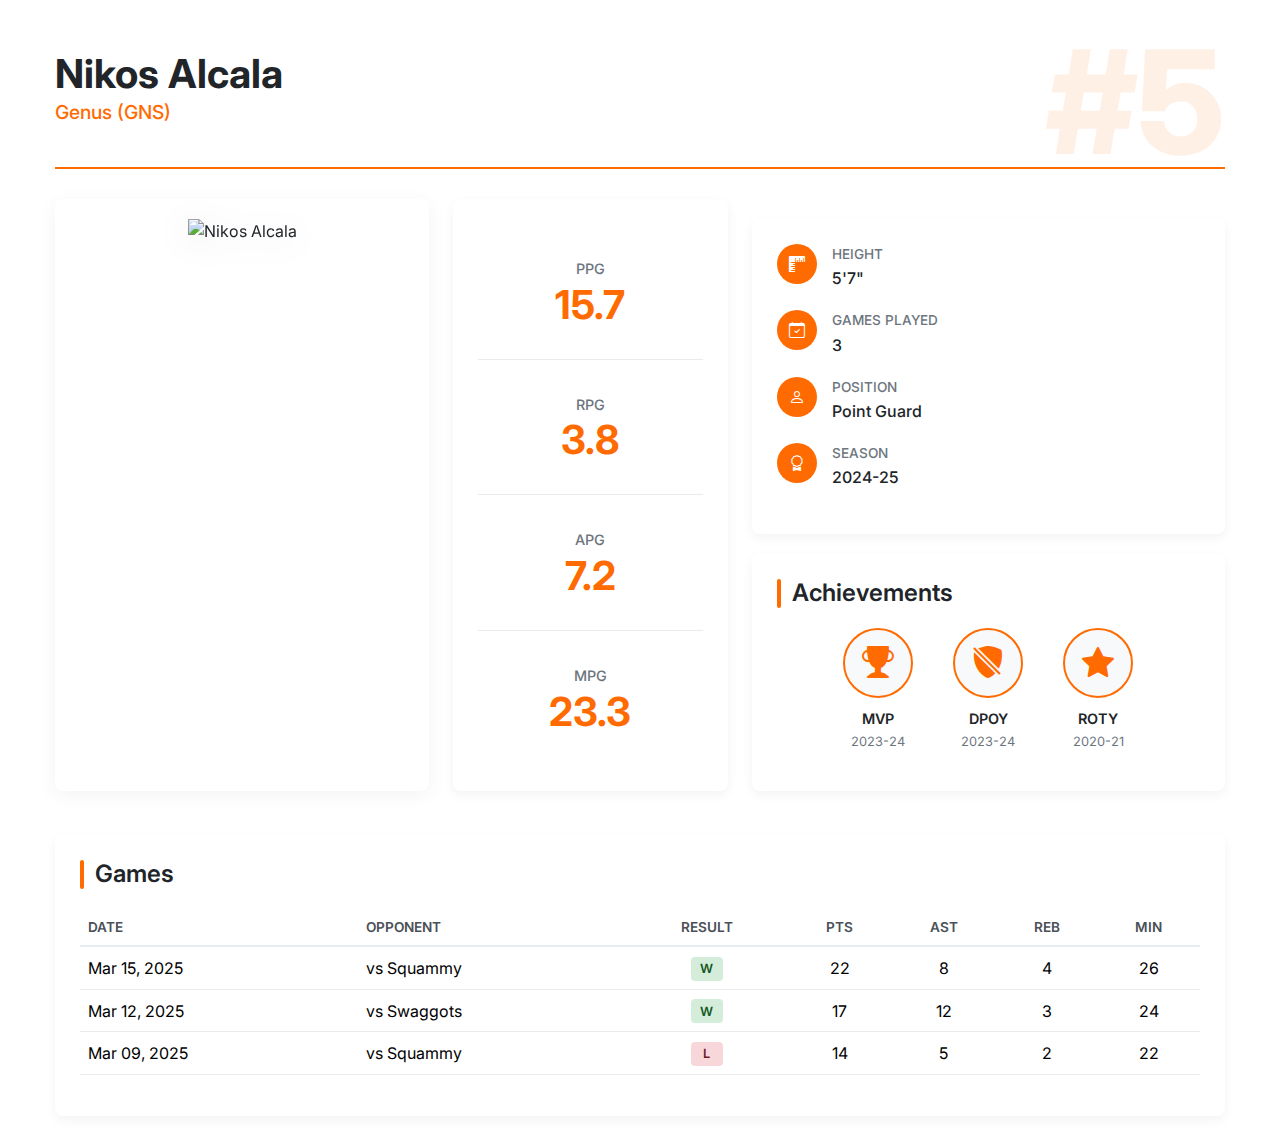
==== player-profile.html @ b12f15c8 "Edited teams.html" ====
<!DOCTYPE html>
<html lang="en">

<head>
    <meta charset="utf-8">
    <meta name="viewport" content="width=device-width, initial-scale=1">
    <title>Player Profile</title>
    <link href="https://cdn.jsdelivr.net/npm/bootstrap@5.3.3/dist/css/bootstrap.min.css" rel="stylesheet"
        integrity="sha384-QWTKZyjpPEjISv5WaRU9OFeRpok6YctnYmDr5pNlyT2bRjXh0JMhjY6hW+ALEwIH" crossorigin="anonymous">
    <link rel="stylesheet" href="styles/navbar.css">
    <link rel="stylesheet" href="https://cdn.jsdelivr.net/npm/bootstrap-icons@1.11.1/font/bootstrap-icons.css">
    <link rel="preconnect" href="https://fonts.googleapis.com">
    <link rel="preconnect" href="https://fonts.gstatic.com" crossorigin>
    <link href="https://fonts.googleapis.com/css2?family=Inter:wght@400;500;600;700&display=swap" rel="stylesheet">

    <style>
        :root {
            --orange: #FF6B00;
            --black: #212529;
            --light-gray: #f8f9fa;
            --border-gray: #e9ecef;
        }

        body {
            font-family: 'Inter', sans-serif;
        }

        .player-container {
            max-width: 1200px;
            margin: 0 auto;
            padding: 30px 15px;
        }

        .player-header {
            position: relative;
            padding-top: 20px;
            border-bottom: 2px solid var(--orange);
            padding-bottom: 10px;
            margin-bottom: 30px;
        }

        .player-number {
            font-size: 9rem;
            font-weight: 800;
            color: rgba(255, 107, 0, 0.1);
            position: absolute;
            right: 0;
            top: 0;
            line-height: 1;
        }

        .player-name {
            font-weight: 700;
            font-size: 2.5rem;
            color: var(--black);
            margin-bottom: 0;
        }

        .player-team {
            font-weight: 500;
            color: var(--orange);
            font-size: 1.2rem;
            margin-bottom: 30px;
        }

        .player-image-container {
            background-color: white;
            border-radius: 8px;
            overflow: hidden;
            height: 100%;
            display: flex;
            align-items: center;
            justify-content: center;
            box-shadow: 0 4px 20px rgba(0, 0, 0, 0.05);
            padding: 20px;
        }

        .player-image-container img {
            height: 100%;
            width: auto;
            max-width: 100%;
            object-fit: contain;
            filter: drop-shadow(0 5px 15px rgba(0, 0, 0, 0.1));
        }

        .stats-container {
            background-color: white;
            border-radius: 8px;
            padding: 25px;
            box-shadow: 0 4px 12px rgba(0, 0, 0, 0.05);
            height: 100%;
            display: flex;
            flex-direction: column;
        }

        .stat-box {
            text-align: center;
            padding: 10px;
            border-bottom: 1px solid var(--border-gray);
            flex: 1;
            display: flex;
            flex-direction: column;
            justify-content: center;
        }

        .stat-box:last-child {
            border-bottom: none;
        }

        .stat-label {
            color: #6c757d;
            font-size: 0.9rem;
            font-weight: 500;
            margin-bottom: 5px;
            text-transform: uppercase;
        }

        .stat-value {
            font-size: 2.5rem;
            font-weight: 700;
            margin-bottom: 0;
            color: var(--orange);
            line-height: 1;
        }

        .info-container {
            background-color: white;
            border-radius: 8px;
            padding: 25px;
            box-shadow: 0 4px 12px rgba(0, 0, 0, 0.05);
            margin-top: 20px;
        }

        .info-item {
            display: flex;
            margin-bottom: 20px;
        }

        .info-icon {
            width: 40px;
            height: 40px;
            background-color: var(--orange);
            color: white;
            border-radius: 50%;
            display: flex;
            align-items: center;
            justify-content: center;
            margin-right: 15px;
            flex-shrink: 0;
        }

        .info-content {
            flex-grow: 1;
        }

        .info-label {
            color: #6c757d;
            font-size: 0.85rem;
            font-weight: 500;
            margin-bottom: 2px;
            text-transform: uppercase;
        }

        .info-value {
            font-weight: 500;
            margin-bottom: 0;
            color: var(--black);
        }

        .action-btn {
            padding: 8px 20px;
            font-weight: 600;
            background-color: var(--orange);
            border: none;
        }

        .action-btn:hover {
            background-color: #e05e00;
        }

        .section-title {
            color: var(--black);
            font-weight: 600;
            margin-bottom: 20px;
            position: relative;
            padding-left: 15px;
        }

        .section-title::before {
            content: '';
            position: absolute;
            left: 0;
            top: 0;
            height: 100%;
            width: 4px;
            background-color: var(--orange);
            border-radius: 2px;
        }

        .game-table {
            color: var(--black);
        }

        .game-table th {
            font-weight: 600;
            text-transform: uppercase;
            font-size: 0.85rem;
            color: #495057;
            border-top: none;
            border-bottom: 2px solid var(--border-gray);
        }

        .game-table td {
            vertical-align: middle;
            border-color: var(--border-gray);
        }

        .game-result {
            font-weight: 600;
            width: 32px;
            height: 24px;
            display: inline-flex;
            align-items: center;
            justify-content: center;
            border-radius: 4px;
            font-size: 0.8rem;
        }

        .win {
            background-color: #d4edda;
            color: #155724;
        }

        .loss {
            background-color: #f8d7da;
            color: #721c24;
        }

        .stat-highlight {
            font-weight: 700;
            color: var(--orange);
        }

        .table-header {
            background-color: var(--light-gray);
        }

        /* Achievement styles */
        .achievements-container {
            margin-top: 20px;
        }

        .achievements-wrapper {
            display: flex;
            justify-content: center;
            flex-wrap: wrap;
        }

        .achievement-badge {
            display: inline-flex;
            flex-direction: column;
            align-items: center;
            margin: 0 20px 15px;
        }

        .achievement-icon {
            width: 70px;
            height: 70px;
            background-color: var(--light-gray);
            border-radius: 50%;
            display: flex;
            align-items: center;
            justify-content: center;
            margin-bottom: 10px;
            border: 2px solid var(--orange);
            color: var(--orange);
        }

        .achievement-icon i {
            font-size: 2rem;
        }

        .achievement-title {
            font-weight: 600;
            font-size: 0.9rem;
            color: var(--black);
            margin-bottom: 2px;
            text-align: center;
        }

        .achievement-year {
            font-size: 0.8rem;
            color: #6c757d;
            text-align: center;
        }

        @media (max-width: 767.98px) {
            .player-number {
                font-size: 6rem;
            }

            .player-name {
                font-size: 2rem;
            }

            .player-image-container {
                height: 300px;
                margin-bottom: 20px;
            }

            .stat-value {
                font-size: 2rem;
            }

            .stats-container,
            .info-container {
                margin-bottom: 20px;
            }

            .game-table {
                font-size: 0.85rem;
            }

            .achievement-badge {
                margin: 0 10px 15px;
            }

            .achievement-icon {
                width: 60px;
                height: 60px;
            }

            .achievement-icon i {
                font-size: 1.5rem;
            }
        }
    </style>
</head>

<body>
    <div id="navbar-placeholder"></div>

    <div class="player-container">
        <div class="player-header">
            <div class="player-number">#5</div>
            <h1 class="player-name">Nikos Alcala</h1>
            <p class="player-team">Genus (GNS)</p>
        </div>

        <div class="row">
            <!-- Player Image -->
            <div class="col-md-4 mb-4 mb-md-0">
                <div class="player-image-container">
                    <img src="images/nikosalcala.png" alt="Nikos Alcala">
                </div>
            </div>

            <!-- Player Stats -->
            <div class="col-md-3 mb-4 mb-md-0">
                <div class="stats-container">
                    <div class="stat-box">
                        <div class="stat-label">PPG</div>
                        <div class="stat-value">15.7</div>
                    </div>
                    <div class="stat-box">
                        <div class="stat-label">RPG</div>
                        <div class="stat-value">3.8</div>
                    </div>
                    <div class="stat-box">
                        <div class="stat-label">APG</div>
                        <div class="stat-value">7.2</div>
                    </div>
                    <div class="stat-box">
                        <div class="stat-label">MPG</div>
                        <div class="stat-value">23.3</div>
                    </div>
                </div>
            </div>

            <!-- Player Info -->
            <div class="col-md-5">
                <div class="info-container">
                    <div class="info-item">
                        <div class="info-icon">
                            <i class="bi bi-rulers"></i>
                        </div>
                        <div class="info-content">
                            <p class="info-label">Height</p>
                            <p class="info-value">5'7"</p>
                        </div>
                    </div>

                    <div class="info-item">
                        <div class="info-icon">
                            <i class="bi bi-calendar-check"></i>
                        </div>
                        <div class="info-content">
                            <p class="info-label">Games Played</p>
                            <p class="info-value">3</p>
                        </div>
                    </div>

                    <div class="info-item">
                        <div class="info-icon">
                            <i class="bi bi-person"></i>
                        </div>
                        <div class="info-content">
                            <p class="info-label">Position</p>
                            <p class="info-value">Point Guard</p>
                        </div>
                    </div>

                    <div class="info-item">
                        <div class="info-icon">
                            <i class="bi bi-award"></i>
                        </div>
                        <div class="info-content">
                            <p class="info-label">Season</p>
                            <p class="info-value">2024-25</p>
                        </div>
                    </div>
                </div>

                <!-- Player Achievements -->
                <div class="info-container achievements-container">
                    <h4 class="section-title">Achievements</h4>
                    <div class="achievements-wrapper">
                        <div class="achievement-badge">
                            <div class="achievement-icon">
                                <i class="bi bi-trophy-fill"></i>
                            </div>
                            <div class="achievement-title">MVP</div>
                            <div class="achievement-year">2023-24</div>
                        </div>

                        <div class="achievement-badge">
                            <div class="achievement-icon">
                                <i class="bi bi-shield-slash-fill"></i>
                            </div>
                            <div class="achievement-title">DPOY</div>
                            <div class="achievement-year">2023-24</div>
                        </div>

                        <div class="achievement-badge">
                            <div class="achievement-icon">
                                <i class="bi bi-star-fill"></i>
                            </div>
                            <div class="achievement-title">ROTY</div>
                            <div class="achievement-year">2020-21</div>
                        </div>
                    </div>
                </div>
            </div>
        </div>

        <!-- Player Games -->
        <div class="row mt-4">
            <div class="col-12">
                <div class="info-container">
                    <h4 class="section-title">Games</h4>
                    <div class="table-responsive">
                        <table class="table game-table">
                            <thead class="table-header">
                                <tr>
                                    <th>Date</th>
                                    <th>Opponent</th>
                                    <th class="text-center">Result</th>
                                    <th class="text-center">PTS</th>
                                    <th class="text-center">AST</th>
                                    <th class="text-center">REB</th>
                                    <th class="text-center">MIN</th>
                                </tr>
                            </thead>
                            <tbody>
                                <tr>
                                    <td>Mar 15, 2025</td>
                                    <td>vs Squammy</td>
                                    <td class="text-center"><span class="game-result win">W</span></td>
                                    <td class="text-center">22</td>
                                    <td class="text-center">8</td>
                                    <td class="text-center">4</td>
                                    <td class="text-center">26</td>
                                </tr>
                                <tr>
                                    <td>Mar 12, 2025</td>
                                    <td>vs Swaggots</td>
                                    <td class="text-center"><span class="game-result win">W</span></td>
                                    <td class="text-center">17</td>
                                    <td class="text-center">12</td>
                                    <td class="text-center">3</td>
                                    <td class="text-center">24</td>
                                </tr>
                                <tr>
                                    <td>Mar 09, 2025</td>
                                    <td>vs Squammy</td>
                                    <td class="text-center"><span class="game-result loss">L</span></td>
                                    <td class="text-center">14</td>
                                    <td class="text-center">5</td>
                                    <td class="text-center">2</td>
                                    <td class="text-center">22</td>
                                </tr>
                            </tbody>
                        </table>
                    </div>
                </div>
            </div>
        </div>
    </div>

    <script src="javascript/navbar.js"></script>
    <script src="https://cdn.jsdelivr.net/npm/bootstrap@5.3.3/dist/js/bootstrap.bundle.min.js"
        integrity="sha384-YvpcrYf0tY3lHB60NNkmXc5s9fDVZLESaAA55NDzOxhy9GkcIdslK1eN7N6jIeHz"
        crossorigin="anonymous"></script>
</body>

</html>
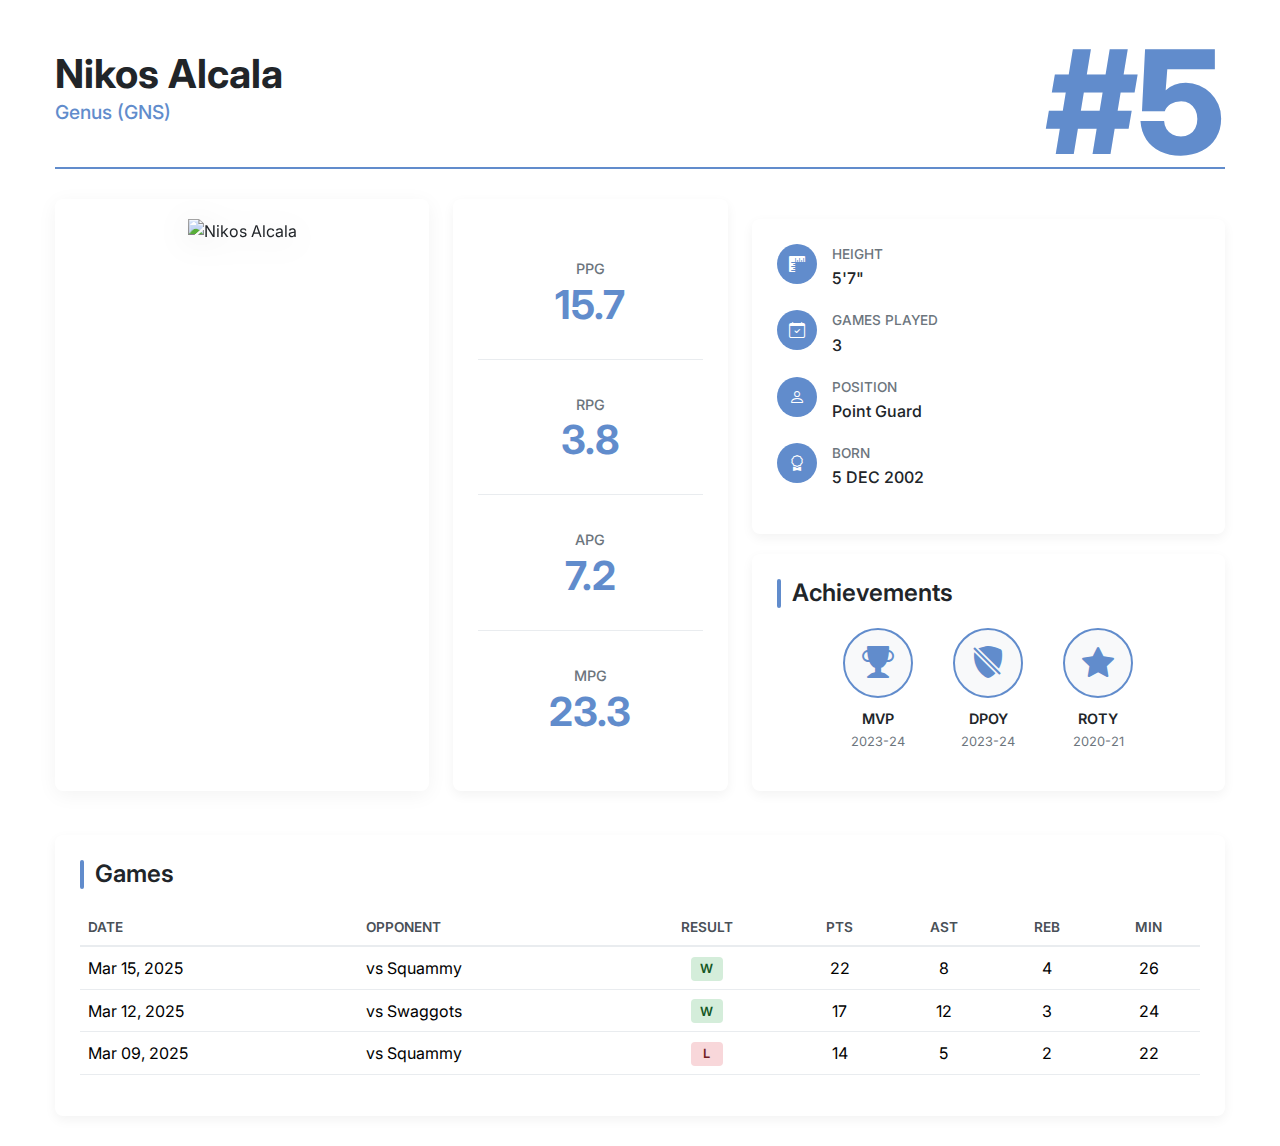
==== commit 67a0f6d0: "Edited player profile" ====
--- a/player-profile.html
+++ b/player-profile.html
@@ -15,6 +15,7 @@
 
     <style>
         :root {
+            --team-color: #618ccc;
             --orange: #FF6B00;
             --black: #212529;
             --light-gray: #f8f9fa;
@@ -34,7 +35,7 @@
         .player-header {
             position: relative;
             padding-top: 20px;
-            border-bottom: 2px solid var(--orange);
+            border-bottom: 2px solid var(--team-color);
             padding-bottom: 10px;
             margin-bottom: 30px;
         }
@@ -42,7 +43,7 @@
         .player-number {
             font-size: 9rem;
             font-weight: 800;
-            color: rgba(255, 107, 0, 0.1);
+            color: var(--team-color);
             position: absolute;
             right: 0;
             top: 0;
@@ -58,7 +59,7 @@
 
         .player-team {
             font-weight: 500;
-            color: var(--orange);
+            color: var(--team-color);
             font-size: 1.2rem;
             margin-bottom: 30px;
         }
@@ -119,7 +120,7 @@
             font-size: 2.5rem;
             font-weight: 700;
             margin-bottom: 0;
-            color: var(--orange);
+            color: var(--team-color);
             line-height: 1;
         }
 
@@ -139,7 +140,7 @@
         .info-icon {
             width: 40px;
             height: 40px;
-            background-color: var(--orange);
+            background-color: var(--team-color);
             color: white;
             border-radius: 50%;
             display: flex;
@@ -170,7 +171,7 @@
         .action-btn {
             padding: 8px 20px;
             font-weight: 600;
-            background-color: var(--orange);
+            background-color: var(--team-color);
             border: none;
         }
 
@@ -193,7 +194,7 @@
             top: 0;
             height: 100%;
             width: 4px;
-            background-color: var(--orange);
+            background-color: var(--team-color);
             border-radius: 2px;
         }
 
@@ -238,7 +239,7 @@
 
         .stat-highlight {
             font-weight: 700;
-            color: var(--orange);
+            color: var(--team-color);
         }
 
         .table-header {
@@ -272,8 +273,8 @@
             align-items: center;
             justify-content: center;
             margin-bottom: 10px;
-            border: 2px solid var(--orange);
-            color: var(--orange);
+            border: 2px solid var(--team-color);
+            color: var(--team-color);
         }
 
         .achievement-icon i {
@@ -415,8 +416,8 @@
                             <i class="bi bi-award"></i>
                         </div>
                         <div class="info-content">
-                            <p class="info-label">Season</p>
-                            <p class="info-value">2024-25</p>
+                            <p class="info-label">Born</p>
+                            <p class="info-value">5 DEC 2002</p>
                         </div>
                     </div>
                 </div>
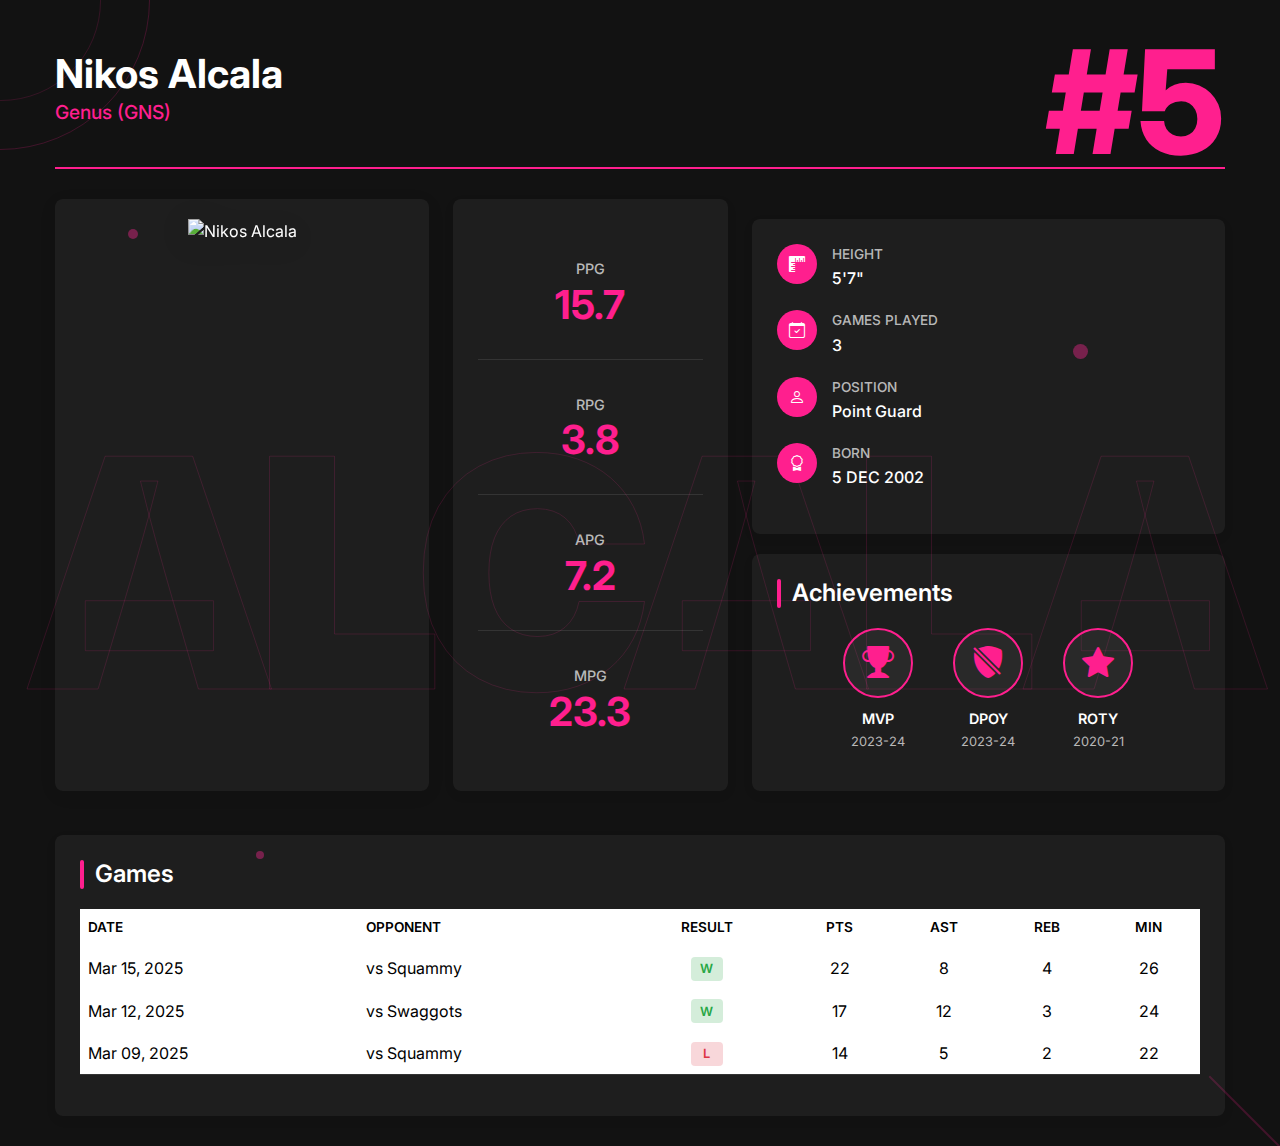
==== commit e964d3f8: "Changed to HH" ====
--- a/player-profile.html
+++ b/player-profile.html
@@ -1,517 +1,688 @@
 <!DOCTYPE html>
 <html lang="en">
-
-<head>
-    <meta charset="utf-8">
-    <meta name="viewport" content="width=device-width, initial-scale=1">
+  <head>
+    <meta charset="utf-8" />
+    <meta name="viewport" content="width=device-width, initial-scale=1" />
     <title>Player Profile</title>
-    <link href="https://cdn.jsdelivr.net/npm/bootstrap@5.3.3/dist/css/bootstrap.min.css" rel="stylesheet"
-        integrity="sha384-QWTKZyjpPEjISv5WaRU9OFeRpok6YctnYmDr5pNlyT2bRjXh0JMhjY6hW+ALEwIH" crossorigin="anonymous">
-    <link rel="stylesheet" href="styles/navbar.css">
-    <link rel="stylesheet" href="https://cdn.jsdelivr.net/npm/bootstrap-icons@1.11.1/font/bootstrap-icons.css">
-    <link rel="preconnect" href="https://fonts.googleapis.com">
-    <link rel="preconnect" href="https://fonts.gstatic.com" crossorigin>
-    <link href="https://fonts.googleapis.com/css2?family=Inter:wght@400;500;600;700&display=swap" rel="stylesheet">
+    <link
+      href="https://cdn.jsdelivr.net/npm/bootstrap@5.3.3/dist/css/bootstrap.min.css"
+      rel="stylesheet"
+      integrity="sha384-QWTKZyjpPEjISv5WaRU9OFeRpok6YctnYmDr5pNlyT2bRjXh0JMhjY6hW+ALEwIH"
+      crossorigin="anonymous"
+    />
+    <link rel="stylesheet" href="styles/navbar.css" />
+    <link
+      rel="stylesheet"
+      href="https://cdn.jsdelivr.net/npm/bootstrap-icons@1.11.1/font/bootstrap-icons.css"
+    />
+    <link rel="preconnect" href="https://fonts.googleapis.com" />
+    <link rel="preconnect" href="https://fonts.gstatic.com" crossorigin />
+    <link
+      href="https://fonts.googleapis.com/css2?family=Inter:wght@400;500;600;700&display=swap"
+      rel="stylesheet"
+    />
 
     <style>
-        :root {
-            --team-color: #618ccc;
-            --orange: #FF6B00;
-            --black: #212529;
-            --light-gray: #f8f9fa;
-            --border-gray: #e9ecef;
-        }
-
-        body {
-            font-family: 'Inter', sans-serif;
-        }
-
-        .player-container {
-            max-width: 1200px;
-            margin: 0 auto;
-            padding: 30px 15px;
-        }
-
-        .player-header {
-            position: relative;
-            padding-top: 20px;
-            border-bottom: 2px solid var(--team-color);
-            padding-bottom: 10px;
-            margin-bottom: 30px;
-        }
-
+      :root {
+        --team-color: #ff1f8e;
+        --orange: #ff1f8e;
+        --black: #212529;
+        --light-gray: #f8f9fa;
+        --border-gray: #e9ecef;
+        --dark-bg: #121212;
+      }
+
+      body {
+        font-family: "Inter", sans-serif;
+        background-color: var(--dark-bg);
+        color: white;
+      }
+
+      .player-container {
+        max-width: 1200px;
+        margin: 0 auto;
+        padding: 30px 15px;
+        position: relative;
+        z-index: 1;
+      }
+
+      .player-header {
+        position: relative;
+        padding-top: 20px;
+        border-bottom: 2px solid var(--team-color);
+        padding-bottom: 10px;
+        margin-bottom: 30px;
+      }
+
+      .player-number {
+        font-size: 9rem;
+        font-weight: 800;
+        color: var(--team-color);
+        position: absolute;
+        right: 0;
+        top: 0;
+        line-height: 1;
+      }
+
+      .player-name {
+        font-weight: 700;
+        font-size: 2.5rem;
+        color: white;
+        margin-bottom: 0;
+      }
+
+      .player-team {
+        font-weight: 500;
+        color: var(--team-color);
+        font-size: 1.2rem;
+        margin-bottom: 30px;
+      }
+
+      .player-image-container {
+        background-color: rgba(255, 255, 255, 0.05);
+        border-radius: 8px;
+        overflow: hidden;
+        height: 100%;
+        display: flex;
+        align-items: center;
+        justify-content: center;
+        box-shadow: 0 4px 20px rgba(0, 0, 0, 0.05);
+        padding: 20px;
+      }
+
+      .player-image-container img {
+        height: 100%;
+        width: auto;
+        max-width: 100%;
+        object-fit: contain;
+        filter: drop-shadow(0 5px 15px rgba(0, 0, 0, 0.1));
+      }
+
+      .stats-container {
+        background-color: rgba(255, 255, 255, 0.05);
+        border-radius: 8px;
+        padding: 25px;
+        box-shadow: 0 4px 12px rgba(0, 0, 0, 0.05);
+        height: 100%;
+        display: flex;
+        flex-direction: column;
+      }
+
+      .stat-box {
+        text-align: center;
+        padding: 10px;
+        border-bottom: 1px solid rgba(255, 255, 255, 0.1);
+        flex: 1;
+        display: flex;
+        flex-direction: column;
+        justify-content: center;
+      }
+
+      .stat-box:last-child {
+        border-bottom: none;
+      }
+
+      .stat-label {
+        color: rgba(255, 255, 255, 0.7);
+        font-size: 0.9rem;
+        font-weight: 500;
+        margin-bottom: 5px;
+        text-transform: uppercase;
+      }
+
+      .stat-value {
+        font-size: 2.5rem;
+        font-weight: 700;
+        margin-bottom: 0;
+        color: var(--team-color);
+        line-height: 1;
+      }
+
+      .info-container {
+        background-color: rgba(255, 255, 255, 0.05);
+        border-radius: 8px;
+        padding: 25px;
+        box-shadow: 0 4px 12px rgba(0, 0, 0, 0.05);
+        margin-top: 20px;
+      }
+
+      .info-item {
+        display: flex;
+        margin-bottom: 20px;
+      }
+
+      .info-icon {
+        width: 40px;
+        height: 40px;
+        background-color: var(--team-color);
+        color: white;
+        border-radius: 50%;
+        display: flex;
+        align-items: center;
+        justify-content: center;
+        margin-right: 15px;
+        flex-shrink: 0;
+      }
+
+      .info-content {
+        flex-grow: 1;
+      }
+
+      .info-label {
+        color: rgba(255, 255, 255, 0.7);
+        font-size: 0.85rem;
+        font-weight: 500;
+        margin-bottom: 2px;
+        text-transform: uppercase;
+      }
+
+      .info-value {
+        font-weight: 500;
+        margin-bottom: 0;
+        color: white;
+      }
+
+      .action-btn {
+        padding: 8px 20px;
+        font-weight: 600;
+        background-color: var(--team-color);
+        border: none;
+      }
+
+      .action-btn:hover {
+        background-color: #e05e00;
+      }
+
+      .section-title {
+        color: white;
+        font-weight: 600;
+        margin-bottom: 20px;
+        position: relative;
+        padding-left: 15px;
+      }
+
+      .section-title::before {
+        content: "";
+        position: absolute;
+        left: 0;
+        top: 0;
+        height: 100%;
+        width: 4px;
+        background-color: var(--team-color);
+        border-radius: 2px;
+      }
+
+      .game-table {
+        color: white;
+      }
+
+      .game-table th {
+        font-weight: 600;
+        text-transform: uppercase;
+        font-size: 0.85rem;
+        border-top: none;
+        border-bottom: 2px solid rgba(255, 255, 255, 0.1);
+      }
+
+      .game-table td {
+        vertical-align: middle;
+        border-color: rgba(255, 255, 255, 0.1);
+      }
+
+      .game-result {
+        font-weight: 600;
+        width: 32px;
+        height: 24px;
+        display: inline-flex;
+        align-items: center;
+        justify-content: center;
+        border-radius: 4px;
+        font-size: 0.8rem;
+      }
+
+      .win {
+        background-color: rgba(40, 167, 69, 0.2);
+        color: #28a745;
+      }
+
+      .loss {
+        background-color: rgba(220, 53, 69, 0.2);
+        color: #dc3545;
+      }
+
+      .stat-highlight {
+        font-weight: 700;
+        color: var(--team-color);
+      }
+
+      .table-header {
+        background-color: rgba(255, 255, 255, 0.05);
+      }
+
+      /* Achievement styles */
+      .achievements-container {
+        margin-top: 20px;
+      }
+
+      .achievements-wrapper {
+        display: flex;
+        justify-content: center;
+        flex-wrap: wrap;
+      }
+
+      .achievement-badge {
+        display: inline-flex;
+        flex-direction: column;
+        align-items: center;
+        margin: 0 20px 15px;
+      }
+
+      .achievement-icon {
+        width: 70px;
+        height: 70px;
+        background-color: rgba(255, 255, 255, 0.05);
+        border-radius: 50%;
+        display: flex;
+        align-items: center;
+        justify-content: center;
+        margin-bottom: 10px;
+        border: 2px solid var(--team-color);
+        color: var(--team-color);
+      }
+
+      .achievement-icon i {
+        font-size: 2rem;
+      }
+
+      .achievement-title {
+        font-weight: 600;
+        font-size: 0.9rem;
+        color: white;
+        margin-bottom: 2px;
+        text-align: center;
+      }
+
+      .achievement-year {
+        font-size: 0.8rem;
+        color: rgba(255, 255, 255, 0.7);
+        text-align: center;
+      }
+
+      /* Decorative elements */
+      .outline-text {
+        font-size: 20rem;
+        position: absolute;
+        color: transparent;
+        -webkit-text-stroke: 1px rgba(255, 31, 142, 0.15);
+        z-index: -1;
+        white-space: nowrap;
+        top: 50%;
+        left: 50%;
+        transform: translate(-50%, -50%);
+        font-weight: 900;
+        letter-spacing: -15px;
+      }
+
+      .floating-dots {
+        position: absolute;
+        width: 10px;
+        height: 10px;
+        border-radius: 50%;
+        background-color: var(--team-color);
+        opacity: 0.4;
+        animation: float 8s infinite ease-in-out;
+      }
+
+      .dot-1 {
+        top: 20%;
+        left: 10%;
+        animation-delay: 0s;
+      }
+
+      .dot-2 {
+        top: 30%;
+        right: 15%;
+        width: 15px;
+        height: 15px;
+        animation-delay: 1s;
+      }
+
+      .dot-3 {
+        bottom: 25%;
+        left: 20%;
+        width: 8px;
+        height: 8px;
+        animation-delay: 2s;
+      }
+
+      .dot-4 {
+        bottom: 15%;
+        right: 10%;
+        width: 12px;
+        height: 12px;
+        animation-delay: 3s;
+      }
+
+      @keyframes float {
+        0%,
+        100% {
+          transform: translateY(0) scale(1);
+        }
+
+        50% {
+          transform: translateY(-20px) scale(1.1);
+        }
+      }
+
+      .decorative-element {
+        position: absolute;
+        z-index: -1;
+      }
+
+      .decorative-circle {
+        width: 300px;
+        height: 300px;
+        border-radius: 50%;
+        border: 1px solid rgba(255, 31, 142, 0.2);
+        top: -150px;
+        left: -150px;
+      }
+
+      .decorative-circle::before {
+        content: "";
+        position: absolute;
+        width: 200px;
+        height: 200px;
+        border-radius: 50%;
+        border: 1px solid rgba(255, 31, 142, 0.15);
+        top: 50px;
+        left: 50px;
+      }
+
+      .decorative-lines {
+        width: 200px;
+        height: 200px;
+        bottom: -100px;
+        right: -100px;
+        overflow: hidden;
+      }
+
+      .decorative-lines::before,
+      .decorative-lines::after {
+        content: "";
+        position: absolute;
+        background-color: rgba(255, 31, 142, 0.2);
+      }
+
+      .decorative-lines::before {
+        width: 2px;
+        height: 200px;
+        transform: rotate(45deg);
+        left: 100px;
+        top: 0;
+      }
+
+      .decorative-lines::after {
+        width: 200px;
+        height: 2px;
+        transform: rotate(45deg);
+        left: 0;
+        top: 100px;
+      }
+
+      @media (max-width: 767.98px) {
         .player-number {
-            font-size: 9rem;
-            font-weight: 800;
-            color: var(--team-color);
-            position: absolute;
-            right: 0;
-            top: 0;
-            line-height: 1;
+          font-size: 6rem;
         }
 
         .player-name {
-            font-weight: 700;
-            font-size: 2.5rem;
-            color: var(--black);
-            margin-bottom: 0;
-        }
-
-        .player-team {
-            font-weight: 500;
-            color: var(--team-color);
-            font-size: 1.2rem;
-            margin-bottom: 30px;
+          font-size: 2rem;
         }
 
         .player-image-container {
-            background-color: white;
-            border-radius: 8px;
-            overflow: hidden;
-            height: 100%;
-            display: flex;
-            align-items: center;
-            justify-content: center;
-            box-shadow: 0 4px 20px rgba(0, 0, 0, 0.05);
-            padding: 20px;
-        }
-
-        .player-image-container img {
-            height: 100%;
-            width: auto;
-            max-width: 100%;
-            object-fit: contain;
-            filter: drop-shadow(0 5px 15px rgba(0, 0, 0, 0.1));
-        }
-
-        .stats-container {
-            background-color: white;
-            border-radius: 8px;
-            padding: 25px;
-            box-shadow: 0 4px 12px rgba(0, 0, 0, 0.05);
-            height: 100%;
-            display: flex;
-            flex-direction: column;
-        }
-
-        .stat-box {
-            text-align: center;
-            padding: 10px;
-            border-bottom: 1px solid var(--border-gray);
-            flex: 1;
-            display: flex;
-            flex-direction: column;
-            justify-content: center;
-        }
-
-        .stat-box:last-child {
-            border-bottom: none;
-        }
-
-        .stat-label {
-            color: #6c757d;
-            font-size: 0.9rem;
-            font-weight: 500;
-            margin-bottom: 5px;
-            text-transform: uppercase;
+          height: 300px;
+          margin-bottom: 20px;
         }
 
         .stat-value {
-            font-size: 2.5rem;
-            font-weight: 700;
-            margin-bottom: 0;
-            color: var(--team-color);
-            line-height: 1;
-        }
-
+          font-size: 2rem;
+        }
+
+        .stats-container,
         .info-container {
-            background-color: white;
-            border-radius: 8px;
-            padding: 25px;
-            box-shadow: 0 4px 12px rgba(0, 0, 0, 0.05);
-            margin-top: 20px;
-        }
-
-        .info-item {
-            display: flex;
-            margin-bottom: 20px;
-        }
-
-        .info-icon {
-            width: 40px;
-            height: 40px;
-            background-color: var(--team-color);
-            color: white;
-            border-radius: 50%;
-            display: flex;
-            align-items: center;
-            justify-content: center;
-            margin-right: 15px;
-            flex-shrink: 0;
-        }
-
-        .info-content {
-            flex-grow: 1;
-        }
-
-        .info-label {
-            color: #6c757d;
-            font-size: 0.85rem;
-            font-weight: 500;
-            margin-bottom: 2px;
-            text-transform: uppercase;
-        }
-
-        .info-value {
-            font-weight: 500;
-            margin-bottom: 0;
-            color: var(--black);
-        }
-
-        .action-btn {
-            padding: 8px 20px;
-            font-weight: 600;
-            background-color: var(--team-color);
-            border: none;
-        }
-
-        .action-btn:hover {
-            background-color: #e05e00;
-        }
-
-        .section-title {
-            color: var(--black);
-            font-weight: 600;
-            margin-bottom: 20px;
-            position: relative;
-            padding-left: 15px;
-        }
-
-        .section-title::before {
-            content: '';
-            position: absolute;
-            left: 0;
-            top: 0;
-            height: 100%;
-            width: 4px;
-            background-color: var(--team-color);
-            border-radius: 2px;
+          margin-bottom: 20px;
         }
 
         .game-table {
-            color: var(--black);
-        }
-
-        .game-table th {
-            font-weight: 600;
-            text-transform: uppercase;
-            font-size: 0.85rem;
-            color: #495057;
-            border-top: none;
-            border-bottom: 2px solid var(--border-gray);
-        }
-
-        .game-table td {
-            vertical-align: middle;
-            border-color: var(--border-gray);
-        }
-
-        .game-result {
-            font-weight: 600;
-            width: 32px;
-            height: 24px;
-            display: inline-flex;
-            align-items: center;
-            justify-content: center;
-            border-radius: 4px;
-            font-size: 0.8rem;
-        }
-
-        .win {
-            background-color: #d4edda;
-            color: #155724;
-        }
-
-        .loss {
-            background-color: #f8d7da;
-            color: #721c24;
-        }
-
-        .stat-highlight {
-            font-weight: 700;
-            color: var(--team-color);
-        }
-
-        .table-header {
-            background-color: var(--light-gray);
-        }
-
-        /* Achievement styles */
-        .achievements-container {
-            margin-top: 20px;
-        }
-
-        .achievements-wrapper {
-            display: flex;
-            justify-content: center;
-            flex-wrap: wrap;
+          font-size: 0.85rem;
         }
 
         .achievement-badge {
-            display: inline-flex;
-            flex-direction: column;
-            align-items: center;
-            margin: 0 20px 15px;
+          margin: 0 10px 15px;
         }
 
         .achievement-icon {
-            width: 70px;
-            height: 70px;
-            background-color: var(--light-gray);
-            border-radius: 50%;
-            display: flex;
-            align-items: center;
-            justify-content: center;
-            margin-bottom: 10px;
-            border: 2px solid var(--team-color);
-            color: var(--team-color);
+          width: 60px;
+          height: 60px;
         }
 
         .achievement-icon i {
-            font-size: 2rem;
-        }
-
-        .achievement-title {
-            font-weight: 600;
-            font-size: 0.9rem;
-            color: var(--black);
-            margin-bottom: 2px;
-            text-align: center;
-        }
-
-        .achievement-year {
-            font-size: 0.8rem;
-            color: #6c757d;
-            text-align: center;
-        }
-
-        @media (max-width: 767.98px) {
-            .player-number {
-                font-size: 6rem;
-            }
-
-            .player-name {
-                font-size: 2rem;
-            }
-
-            .player-image-container {
-                height: 300px;
-                margin-bottom: 20px;
-            }
-
-            .stat-value {
-                font-size: 2rem;
-            }
-
-            .stats-container,
-            .info-container {
-                margin-bottom: 20px;
-            }
-
-            .game-table {
-                font-size: 0.85rem;
-            }
-
-            .achievement-badge {
-                margin: 0 10px 15px;
-            }
-
-            .achievement-icon {
-                width: 60px;
-                height: 60px;
-            }
-
-            .achievement-icon i {
-                font-size: 1.5rem;
-            }
-        }
+          font-size: 1.5rem;
+        }
+
+        .outline-text {
+          font-size: 5rem;
+          letter-spacing: -2px;
+          opacity: 0.5;
+        }
+
+        .floating-dots {
+          width: 8px;
+          height: 8px;
+        }
+      }
     </style>
-</head>
-
-<body>
-    <div id="navbar-placeholder"></div>
-
-    <div class="player-container">
+  </head>
+
+  <body>
+    <div class="container-fluid p-0 position-relative overflow-hidden">
+      <!-- Background outline text -->
+      <div class="outline-text">ALCALA</div>
+
+      <!-- Decorative elements -->
+      <div class="decorative-element decorative-circle"></div>
+      <div class="decorative-element decorative-lines"></div>
+
+      <div class="floating-dots dot-1"></div>
+      <div class="floating-dots dot-2"></div>
+      <div class="floating-dots dot-3"></div>
+      <div class="floating-dots dot-4"></div>
+
+      <div id="navbar-placeholder"></div>
+
+      <div class="player-container">
         <div class="player-header">
-            <div class="player-number">#5</div>
-            <h1 class="player-name">Nikos Alcala</h1>
-            <p class="player-team">Genus (GNS)</p>
+          <div class="player-number">#5</div>
+          <h1 class="player-name">Nikos Alcala</h1>
+          <p class="player-team">Genus (GNS)</p>
         </div>
 
         <div class="row">
-            <!-- Player Image -->
-            <div class="col-md-4 mb-4 mb-md-0">
-                <div class="player-image-container">
-                    <img src="images/nikosalcala.png" alt="Nikos Alcala">
-                </div>
+          <!-- Player Image -->
+          <div class="col-md-4 mb-4 mb-md-0">
+            <div class="player-image-container">
+              <img
+                src="images/4.png"
+                alt="Nikos Alcala"
+                style="object-position: 10px"
+              />
             </div>
-
-            <!-- Player Stats -->
-            <div class="col-md-3 mb-4 mb-md-0">
-                <div class="stats-container">
-                    <div class="stat-box">
-                        <div class="stat-label">PPG</div>
-                        <div class="stat-value">15.7</div>
-                    </div>
-                    <div class="stat-box">
-                        <div class="stat-label">RPG</div>
-                        <div class="stat-value">3.8</div>
-                    </div>
-                    <div class="stat-box">
-                        <div class="stat-label">APG</div>
-                        <div class="stat-value">7.2</div>
-                    </div>
-                    <div class="stat-box">
-                        <div class="stat-label">MPG</div>
-                        <div class="stat-value">23.3</div>
-                    </div>
-                </div>
+          </div>
+
+          <!-- Player Stats -->
+          <div class="col-md-3 mb-4 mb-md-0">
+            <div class="stats-container">
+              <div class="stat-box">
+                <div class="stat-label">PPG</div>
+                <div class="stat-value">15.7</div>
+              </div>
+              <div class="stat-box">
+                <div class="stat-label">RPG</div>
+                <div class="stat-value">3.8</div>
+              </div>
+              <div class="stat-box">
+                <div class="stat-label">APG</div>
+                <div class="stat-value">7.2</div>
+              </div>
+              <div class="stat-box">
+                <div class="stat-label">MPG</div>
+                <div class="stat-value">23.3</div>
+              </div>
             </div>
-
-            <!-- Player Info -->
-            <div class="col-md-5">
-                <div class="info-container">
-                    <div class="info-item">
-                        <div class="info-icon">
-                            <i class="bi bi-rulers"></i>
-                        </div>
-                        <div class="info-content">
-                            <p class="info-label">Height</p>
-                            <p class="info-value">5'7"</p>
-                        </div>
-                    </div>
-
-                    <div class="info-item">
-                        <div class="info-icon">
-                            <i class="bi bi-calendar-check"></i>
-                        </div>
-                        <div class="info-content">
-                            <p class="info-label">Games Played</p>
-                            <p class="info-value">3</p>
-                        </div>
-                    </div>
-
-                    <div class="info-item">
-                        <div class="info-icon">
-                            <i class="bi bi-person"></i>
-                        </div>
-                        <div class="info-content">
-                            <p class="info-label">Position</p>
-                            <p class="info-value">Point Guard</p>
-                        </div>
-                    </div>
-
-                    <div class="info-item">
-                        <div class="info-icon">
-                            <i class="bi bi-award"></i>
-                        </div>
-                        <div class="info-content">
-                            <p class="info-label">Born</p>
-                            <p class="info-value">5 DEC 2002</p>
-                        </div>
-                    </div>
-                </div>
-
-                <!-- Player Achievements -->
-                <div class="info-container achievements-container">
-                    <h4 class="section-title">Achievements</h4>
-                    <div class="achievements-wrapper">
-                        <div class="achievement-badge">
-                            <div class="achievement-icon">
-                                <i class="bi bi-trophy-fill"></i>
-                            </div>
-                            <div class="achievement-title">MVP</div>
-                            <div class="achievement-year">2023-24</div>
-                        </div>
-
-                        <div class="achievement-badge">
-                            <div class="achievement-icon">
-                                <i class="bi bi-shield-slash-fill"></i>
-                            </div>
-                            <div class="achievement-title">DPOY</div>
-                            <div class="achievement-year">2023-24</div>
-                        </div>
-
-                        <div class="achievement-badge">
-                            <div class="achievement-icon">
-                                <i class="bi bi-star-fill"></i>
-                            </div>
-                            <div class="achievement-title">ROTY</div>
-                            <div class="achievement-year">2020-21</div>
-                        </div>
-                    </div>
-                </div>
+          </div>
+
+          <!-- Player Info -->
+          <div class="col-md-5">
+            <div class="info-container">
+              <div class="info-item">
+                <div class="info-icon">
+                  <i class="bi bi-rulers"></i>
+                </div>
+                <div class="info-content">
+                  <p class="info-label">Height</p>
+                  <p class="info-value">5'7"</p>
+                </div>
+              </div>
+
+              <div class="info-item">
+                <div class="info-icon">
+                  <i class="bi bi-calendar-check"></i>
+                </div>
+                <div class="info-content">
+                  <p class="info-label">Games Played</p>
+                  <p class="info-value">3</p>
+                </div>
+              </div>
+
+              <div class="info-item">
+                <div class="info-icon">
+                  <i class="bi bi-person"></i>
+                </div>
+                <div class="info-content">
+                  <p class="info-label">Position</p>
+                  <p class="info-value">Point Guard</p>
+                </div>
+              </div>
+
+              <div class="info-item">
+                <div class="info-icon">
+                  <i class="bi bi-award"></i>
+                </div>
+                <div class="info-content">
+                  <p class="info-label">Born</p>
+                  <p class="info-value">5 DEC 2002</p>
+                </div>
+              </div>
             </div>
+
+            <!-- Player Achievements -->
+            <div class="info-container achievements-container">
+              <h4 class="section-title">Achievements</h4>
+              <div class="achievements-wrapper">
+                <div class="achievement-badge">
+                  <div class="achievement-icon">
+                    <i class="bi bi-trophy-fill"></i>
+                  </div>
+                  <div class="achievement-title">MVP</div>
+                  <div class="achievement-year">2023-24</div>
+                </div>
+
+                <div class="achievement-badge">
+                  <div class="achievement-icon">
+                    <i class="bi bi-shield-slash-fill"></i>
+                  </div>
+                  <div class="achievement-title">DPOY</div>
+                  <div class="achievement-year">2023-24</div>
+                </div>
+
+                <div class="achievement-badge">
+                  <div class="achievement-icon">
+                    <i class="bi bi-star-fill"></i>
+                  </div>
+                  <div class="achievement-title">ROTY</div>
+                  <div class="achievement-year">2020-21</div>
+                </div>
+              </div>
+            </div>
+          </div>
         </div>
 
         <!-- Player Games -->
         <div class="row mt-4">
-            <div class="col-12">
-                <div class="info-container">
-                    <h4 class="section-title">Games</h4>
-                    <div class="table-responsive">
-                        <table class="table game-table">
-                            <thead class="table-header">
-                                <tr>
-                                    <th>Date</th>
-                                    <th>Opponent</th>
-                                    <th class="text-center">Result</th>
-                                    <th class="text-center">PTS</th>
-                                    <th class="text-center">AST</th>
-                                    <th class="text-center">REB</th>
-                                    <th class="text-center">MIN</th>
-                                </tr>
-                            </thead>
-                            <tbody>
-                                <tr>
-                                    <td>Mar 15, 2025</td>
-                                    <td>vs Squammy</td>
-                                    <td class="text-center"><span class="game-result win">W</span></td>
-                                    <td class="text-center">22</td>
-                                    <td class="text-center">8</td>
-                                    <td class="text-center">4</td>
-                                    <td class="text-center">26</td>
-                                </tr>
-                                <tr>
-                                    <td>Mar 12, 2025</td>
-                                    <td>vs Swaggots</td>
-                                    <td class="text-center"><span class="game-result win">W</span></td>
-                                    <td class="text-center">17</td>
-                                    <td class="text-center">12</td>
-                                    <td class="text-center">3</td>
-                                    <td class="text-center">24</td>
-                                </tr>
-                                <tr>
-                                    <td>Mar 09, 2025</td>
-                                    <td>vs Squammy</td>
-                                    <td class="text-center"><span class="game-result loss">L</span></td>
-                                    <td class="text-center">14</td>
-                                    <td class="text-center">5</td>
-                                    <td class="text-center">2</td>
-                                    <td class="text-center">22</td>
-                                </tr>
-                            </tbody>
-                        </table>
-                    </div>
-                </div>
+          <div class="col-12">
+            <div class="info-container">
+              <h4 class="section-title">Games</h4>
+              <div class="table-responsive">
+                <table class="table game-table">
+                  <thead class="table-header">
+                    <tr>
+                      <th>Date</th>
+                      <th>Opponent</th>
+                      <th class="text-center">Result</th>
+                      <th class="text-center">PTS</th>
+                      <th class="text-center">AST</th>
+                      <th class="text-center">REB</th>
+                      <th class="text-center">MIN</th>
+                    </tr>
+                  </thead>
+                  <tbody>
+                    <tr>
+                      <td>Mar 15, 2025</td>
+                      <td>vs Squammy</td>
+                      <td class="text-center">
+                        <span class="game-result win">W</span>
+                      </td>
+                      <td class="text-center">22</td>
+                      <td class="text-center">8</td>
+                      <td class="text-center">4</td>
+                      <td class="text-center">26</td>
+                    </tr>
+                    <tr>
+                      <td>Mar 12, 2025</td>
+                      <td>vs Swaggots</td>
+                      <td class="text-center">
+                        <span class="game-result win">W</span>
+                      </td>
+                      <td class="text-center">17</td>
+                      <td class="text-center">12</td>
+                      <td class="text-center">3</td>
+                      <td class="text-center">24</td>
+                    </tr>
+                    <tr>
+                      <td>Mar 09, 2025</td>
+                      <td>vs Squammy</td>
+                      <td class="text-center">
+                        <span class="game-result loss">L</span>
+                      </td>
+                      <td class="text-center">14</td>
+                      <td class="text-center">5</td>
+                      <td class="text-center">2</td>
+                      <td class="text-center">22</td>
+                    </tr>
+                  </tbody>
+                </table>
+              </div>
             </div>
+          </div>
         </div>
+      </div>
     </div>
 
     <script src="javascript/navbar.js"></script>
-    <script src="https://cdn.jsdelivr.net/npm/bootstrap@5.3.3/dist/js/bootstrap.bundle.min.js"
-        integrity="sha384-YvpcrYf0tY3lHB60NNkmXc5s9fDVZLESaAA55NDzOxhy9GkcIdslK1eN7N6jIeHz"
-        crossorigin="anonymous"></script>
-</body>
-
-</html>+    <script
+      src="https://cdn.jsdelivr.net/npm/bootstrap@5.3.3/dist/js/bootstrap.bundle.min.js"
+      integrity="sha384-YvpcrYf0tY3lHB60NNkmXc5s9fDVZLESaAA55NDzOxhy9GkcIdslK1eN7N6jIeHz"
+      crossorigin="anonymous"
+    ></script>
+  </body>
+</html>
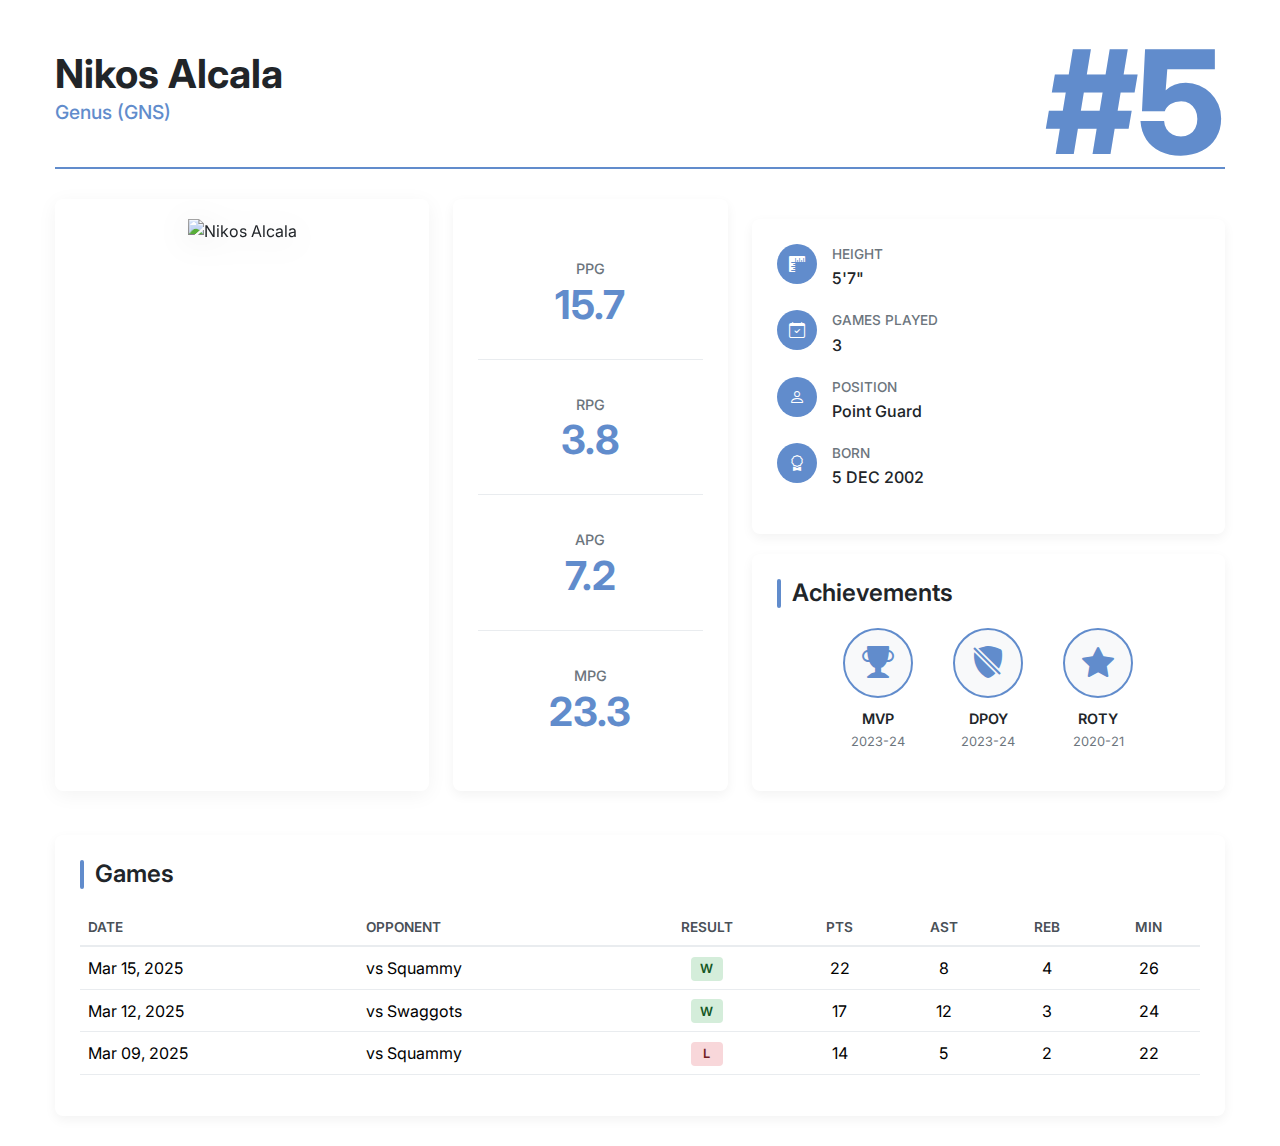
==== commit bcd79437: "Fixed format" ====
--- a/player-profile.html
+++ b/player-profile.html
@@ -24,26 +24,21 @@
 
     <style>
       :root {
-        --team-color: #ff1f8e;
-        --orange: #ff1f8e;
+        --team-color: #618ccc;
+        --orange: #ff6b00;
         --black: #212529;
         --light-gray: #f8f9fa;
         --border-gray: #e9ecef;
-        --dark-bg: #121212;
       }
 
       body {
         font-family: "Inter", sans-serif;
-        background-color: var(--dark-bg);
-        color: white;
       }
 
       .player-container {
         max-width: 1200px;
         margin: 0 auto;
         padding: 30px 15px;
-        position: relative;
-        z-index: 1;
       }
 
       .player-header {
@@ -67,7 +62,7 @@
       .player-name {
         font-weight: 700;
         font-size: 2.5rem;
-        color: white;
+        color: var(--black);
         margin-bottom: 0;
       }
 
@@ -79,7 +74,7 @@
       }
 
       .player-image-container {
-        background-color: rgba(255, 255, 255, 0.05);
+        background-color: white;
         border-radius: 8px;
         overflow: hidden;
         height: 100%;
@@ -99,7 +94,7 @@
       }
 
       .stats-container {
-        background-color: rgba(255, 255, 255, 0.05);
+        background-color: white;
         border-radius: 8px;
         padding: 25px;
         box-shadow: 0 4px 12px rgba(0, 0, 0, 0.05);
@@ -111,7 +106,7 @@
       .stat-box {
         text-align: center;
         padding: 10px;
-        border-bottom: 1px solid rgba(255, 255, 255, 0.1);
+        border-bottom: 1px solid var(--border-gray);
         flex: 1;
         display: flex;
         flex-direction: column;
@@ -123,7 +118,7 @@
       }
 
       .stat-label {
-        color: rgba(255, 255, 255, 0.7);
+        color: #6c757d;
         font-size: 0.9rem;
         font-weight: 500;
         margin-bottom: 5px;
@@ -139,7 +134,7 @@
       }
 
       .info-container {
-        background-color: rgba(255, 255, 255, 0.05);
+        background-color: white;
         border-radius: 8px;
         padding: 25px;
         box-shadow: 0 4px 12px rgba(0, 0, 0, 0.05);
@@ -169,7 +164,7 @@
       }
 
       .info-label {
-        color: rgba(255, 255, 255, 0.7);
+        color: #6c757d;
         font-size: 0.85rem;
         font-weight: 500;
         margin-bottom: 2px;
@@ -179,7 +174,7 @@
       .info-value {
         font-weight: 500;
         margin-bottom: 0;
-        color: white;
+        color: var(--black);
       }
 
       .action-btn {
@@ -194,7 +189,7 @@
       }
 
       .section-title {
-        color: white;
+        color: var(--black);
         font-weight: 600;
         margin-bottom: 20px;
         position: relative;
@@ -213,20 +208,21 @@
       }
 
       .game-table {
-        color: white;
+        color: var(--black);
       }
 
       .game-table th {
         font-weight: 600;
         text-transform: uppercase;
         font-size: 0.85rem;
+        color: #495057;
         border-top: none;
-        border-bottom: 2px solid rgba(255, 255, 255, 0.1);
+        border-bottom: 2px solid var(--border-gray);
       }
 
       .game-table td {
         vertical-align: middle;
-        border-color: rgba(255, 255, 255, 0.1);
+        border-color: var(--border-gray);
       }
 
       .game-result {
@@ -241,13 +237,13 @@
       }
 
       .win {
-        background-color: rgba(40, 167, 69, 0.2);
-        color: #28a745;
+        background-color: #d4edda;
+        color: #155724;
       }
 
       .loss {
-        background-color: rgba(220, 53, 69, 0.2);
-        color: #dc3545;
+        background-color: #f8d7da;
+        color: #721c24;
       }
 
       .stat-highlight {
@@ -256,7 +252,7 @@
       }
 
       .table-header {
-        background-color: rgba(255, 255, 255, 0.05);
+        background-color: var(--light-gray);
       }
 
       /* Achievement styles */
@@ -280,7 +276,7 @@
       .achievement-icon {
         width: 70px;
         height: 70px;
-        background-color: rgba(255, 255, 255, 0.05);
+        background-color: var(--light-gray);
         border-radius: 50%;
         display: flex;
         align-items: center;
@@ -297,137 +293,15 @@
       .achievement-title {
         font-weight: 600;
         font-size: 0.9rem;
-        color: white;
+        color: var(--black);
         margin-bottom: 2px;
         text-align: center;
       }
 
       .achievement-year {
         font-size: 0.8rem;
-        color: rgba(255, 255, 255, 0.7);
+        color: #6c757d;
         text-align: center;
-      }
-
-      /* Decorative elements */
-      .outline-text {
-        font-size: 20rem;
-        position: absolute;
-        color: transparent;
-        -webkit-text-stroke: 1px rgba(255, 31, 142, 0.15);
-        z-index: -1;
-        white-space: nowrap;
-        top: 50%;
-        left: 50%;
-        transform: translate(-50%, -50%);
-        font-weight: 900;
-        letter-spacing: -15px;
-      }
-
-      .floating-dots {
-        position: absolute;
-        width: 10px;
-        height: 10px;
-        border-radius: 50%;
-        background-color: var(--team-color);
-        opacity: 0.4;
-        animation: float 8s infinite ease-in-out;
-      }
-
-      .dot-1 {
-        top: 20%;
-        left: 10%;
-        animation-delay: 0s;
-      }
-
-      .dot-2 {
-        top: 30%;
-        right: 15%;
-        width: 15px;
-        height: 15px;
-        animation-delay: 1s;
-      }
-
-      .dot-3 {
-        bottom: 25%;
-        left: 20%;
-        width: 8px;
-        height: 8px;
-        animation-delay: 2s;
-      }
-
-      .dot-4 {
-        bottom: 15%;
-        right: 10%;
-        width: 12px;
-        height: 12px;
-        animation-delay: 3s;
-      }
-
-      @keyframes float {
-        0%,
-        100% {
-          transform: translateY(0) scale(1);
-        }
-
-        50% {
-          transform: translateY(-20px) scale(1.1);
-        }
-      }
-
-      .decorative-element {
-        position: absolute;
-        z-index: -1;
-      }
-
-      .decorative-circle {
-        width: 300px;
-        height: 300px;
-        border-radius: 50%;
-        border: 1px solid rgba(255, 31, 142, 0.2);
-        top: -150px;
-        left: -150px;
-      }
-
-      .decorative-circle::before {
-        content: "";
-        position: absolute;
-        width: 200px;
-        height: 200px;
-        border-radius: 50%;
-        border: 1px solid rgba(255, 31, 142, 0.15);
-        top: 50px;
-        left: 50px;
-      }
-
-      .decorative-lines {
-        width: 200px;
-        height: 200px;
-        bottom: -100px;
-        right: -100px;
-        overflow: hidden;
-      }
-
-      .decorative-lines::before,
-      .decorative-lines::after {
-        content: "";
-        position: absolute;
-        background-color: rgba(255, 31, 142, 0.2);
-      }
-
-      .decorative-lines::before {
-        width: 2px;
-        height: 200px;
-        transform: rotate(45deg);
-        left: 100px;
-        top: 0;
-      }
-
-      .decorative-lines::after {
-        width: 200px;
-        height: 2px;
-        transform: rotate(45deg);
-        left: 0;
-        top: 100px;
       }
 
       @media (max-width: 767.98px) {
@@ -469,209 +343,184 @@
         .achievement-icon i {
           font-size: 1.5rem;
         }
-
-        .outline-text {
-          font-size: 5rem;
-          letter-spacing: -2px;
-          opacity: 0.5;
-        }
-
-        .floating-dots {
-          width: 8px;
-          height: 8px;
-        }
       }
     </style>
   </head>
 
   <body>
-    <div class="container-fluid p-0 position-relative overflow-hidden">
-      <!-- Background outline text -->
-      <div class="outline-text">ALCALA</div>
-
-      <!-- Decorative elements -->
-      <div class="decorative-element decorative-circle"></div>
-      <div class="decorative-element decorative-lines"></div>
-
-      <div class="floating-dots dot-1"></div>
-      <div class="floating-dots dot-2"></div>
-      <div class="floating-dots dot-3"></div>
-      <div class="floating-dots dot-4"></div>
-
-      <div id="navbar-placeholder"></div>
-
-      <div class="player-container">
-        <div class="player-header">
-          <div class="player-number">#5</div>
-          <h1 class="player-name">Nikos Alcala</h1>
-          <p class="player-team">Genus (GNS)</p>
-        </div>
-
-        <div class="row">
-          <!-- Player Image -->
-          <div class="col-md-4 mb-4 mb-md-0">
-            <div class="player-image-container">
-              <img
-                src="images/4.png"
-                alt="Nikos Alcala"
-                style="object-position: 10px"
-              />
-            </div>
-          </div>
-
-          <!-- Player Stats -->
-          <div class="col-md-3 mb-4 mb-md-0">
-            <div class="stats-container">
-              <div class="stat-box">
-                <div class="stat-label">PPG</div>
-                <div class="stat-value">15.7</div>
-              </div>
-              <div class="stat-box">
-                <div class="stat-label">RPG</div>
-                <div class="stat-value">3.8</div>
-              </div>
-              <div class="stat-box">
-                <div class="stat-label">APG</div>
-                <div class="stat-value">7.2</div>
-              </div>
-              <div class="stat-box">
-                <div class="stat-label">MPG</div>
-                <div class="stat-value">23.3</div>
-              </div>
-            </div>
-          </div>
-
-          <!-- Player Info -->
-          <div class="col-md-5">
-            <div class="info-container">
-              <div class="info-item">
-                <div class="info-icon">
-                  <i class="bi bi-rulers"></i>
-                </div>
-                <div class="info-content">
-                  <p class="info-label">Height</p>
-                  <p class="info-value">5'7"</p>
-                </div>
-              </div>
-
-              <div class="info-item">
-                <div class="info-icon">
-                  <i class="bi bi-calendar-check"></i>
-                </div>
-                <div class="info-content">
-                  <p class="info-label">Games Played</p>
-                  <p class="info-value">3</p>
-                </div>
-              </div>
-
-              <div class="info-item">
-                <div class="info-icon">
-                  <i class="bi bi-person"></i>
-                </div>
-                <div class="info-content">
-                  <p class="info-label">Position</p>
-                  <p class="info-value">Point Guard</p>
-                </div>
-              </div>
-
-              <div class="info-item">
-                <div class="info-icon">
-                  <i class="bi bi-award"></i>
-                </div>
-                <div class="info-content">
-                  <p class="info-label">Born</p>
-                  <p class="info-value">5 DEC 2002</p>
-                </div>
-              </div>
-            </div>
-
-            <!-- Player Achievements -->
-            <div class="info-container achievements-container">
-              <h4 class="section-title">Achievements</h4>
-              <div class="achievements-wrapper">
-                <div class="achievement-badge">
-                  <div class="achievement-icon">
-                    <i class="bi bi-trophy-fill"></i>
-                  </div>
-                  <div class="achievement-title">MVP</div>
-                  <div class="achievement-year">2023-24</div>
-                </div>
-
-                <div class="achievement-badge">
-                  <div class="achievement-icon">
-                    <i class="bi bi-shield-slash-fill"></i>
-                  </div>
-                  <div class="achievement-title">DPOY</div>
-                  <div class="achievement-year">2023-24</div>
-                </div>
-
-                <div class="achievement-badge">
-                  <div class="achievement-icon">
-                    <i class="bi bi-star-fill"></i>
-                  </div>
-                  <div class="achievement-title">ROTY</div>
-                  <div class="achievement-year">2020-21</div>
-                </div>
-              </div>
-            </div>
+    <div id="navbar-placeholder"></div>
+
+    <div class="player-container">
+      <div class="player-header">
+        <div class="player-number">#5</div>
+        <h1 class="player-name">Nikos Alcala</h1>
+        <p class="player-team">Genus (GNS)</p>
+      </div>
+
+      <div class="row">
+        <!-- Player Image -->
+        <div class="col-md-4 mb-4 mb-md-0">
+          <div class="player-image-container">
+            <img
+              src="images/4.png"
+              alt="Nikos Alcala"
+              style="object-position: 10px"
+            />
           </div>
         </div>
 
-        <!-- Player Games -->
-        <div class="row mt-4">
-          <div class="col-12">
-            <div class="info-container">
-              <h4 class="section-title">Games</h4>
-              <div class="table-responsive">
-                <table class="table game-table">
-                  <thead class="table-header">
-                    <tr>
-                      <th>Date</th>
-                      <th>Opponent</th>
-                      <th class="text-center">Result</th>
-                      <th class="text-center">PTS</th>
-                      <th class="text-center">AST</th>
-                      <th class="text-center">REB</th>
-                      <th class="text-center">MIN</th>
-                    </tr>
-                  </thead>
-                  <tbody>
-                    <tr>
-                      <td>Mar 15, 2025</td>
-                      <td>vs Squammy</td>
-                      <td class="text-center">
-                        <span class="game-result win">W</span>
-                      </td>
-                      <td class="text-center">22</td>
-                      <td class="text-center">8</td>
-                      <td class="text-center">4</td>
-                      <td class="text-center">26</td>
-                    </tr>
-                    <tr>
-                      <td>Mar 12, 2025</td>
-                      <td>vs Swaggots</td>
-                      <td class="text-center">
-                        <span class="game-result win">W</span>
-                      </td>
-                      <td class="text-center">17</td>
-                      <td class="text-center">12</td>
-                      <td class="text-center">3</td>
-                      <td class="text-center">24</td>
-                    </tr>
-                    <tr>
-                      <td>Mar 09, 2025</td>
-                      <td>vs Squammy</td>
-                      <td class="text-center">
-                        <span class="game-result loss">L</span>
-                      </td>
-                      <td class="text-center">14</td>
-                      <td class="text-center">5</td>
-                      <td class="text-center">2</td>
-                      <td class="text-center">22</td>
-                    </tr>
-                  </tbody>
-                </table>
-              </div>
+        <!-- Player Stats -->
+        <div class="col-md-3 mb-4 mb-md-0">
+          <div class="stats-container">
+            <div class="stat-box">
+              <div class="stat-label">PPG</div>
+              <div class="stat-value">15.7</div>
+            </div>
+            <div class="stat-box">
+              <div class="stat-label">RPG</div>
+              <div class="stat-value">3.8</div>
+            </div>
+            <div class="stat-box">
+              <div class="stat-label">APG</div>
+              <div class="stat-value">7.2</div>
+            </div>
+            <div class="stat-box">
+              <div class="stat-label">MPG</div>
+              <div class="stat-value">23.3</div>
+            </div>
+          </div>
+        </div>
+
+        <!-- Player Info -->
+        <div class="col-md-5">
+          <div class="info-container">
+            <div class="info-item">
+              <div class="info-icon">
+                <i class="bi bi-rulers"></i>
+              </div>
+              <div class="info-content">
+                <p class="info-label">Height</p>
+                <p class="info-value">5'7"</p>
+              </div>
+            </div>
+
+            <div class="info-item">
+              <div class="info-icon">
+                <i class="bi bi-calendar-check"></i>
+              </div>
+              <div class="info-content">
+                <p class="info-label">Games Played</p>
+                <p class="info-value">3</p>
+              </div>
+            </div>
+
+            <div class="info-item">
+              <div class="info-icon">
+                <i class="bi bi-person"></i>
+              </div>
+              <div class="info-content">
+                <p class="info-label">Position</p>
+                <p class="info-value">Point Guard</p>
+              </div>
+            </div>
+
+            <div class="info-item">
+              <div class="info-icon">
+                <i class="bi bi-award"></i>
+              </div>
+              <div class="info-content">
+                <p class="info-label">Born</p>
+                <p class="info-value">5 DEC 2002</p>
+              </div>
+            </div>
+          </div>
+
+          <!-- Player Achievements -->
+          <div class="info-container achievements-container">
+            <h4 class="section-title">Achievements</h4>
+            <div class="achievements-wrapper">
+              <div class="achievement-badge">
+                <div class="achievement-icon">
+                  <i class="bi bi-trophy-fill"></i>
+                </div>
+                <div class="achievement-title">MVP</div>
+                <div class="achievement-year">2023-24</div>
+              </div>
+
+              <div class="achievement-badge">
+                <div class="achievement-icon">
+                  <i class="bi bi-shield-slash-fill"></i>
+                </div>
+                <div class="achievement-title">DPOY</div>
+                <div class="achievement-year">2023-24</div>
+              </div>
+
+              <div class="achievement-badge">
+                <div class="achievement-icon">
+                  <i class="bi bi-star-fill"></i>
+                </div>
+                <div class="achievement-title">ROTY</div>
+                <div class="achievement-year">2020-21</div>
+              </div>
+            </div>
+          </div>
+        </div>
+      </div>
+
+      <!-- Player Games -->
+      <div class="row mt-4">
+        <div class="col-12">
+          <div class="info-container">
+            <h4 class="section-title">Games</h4>
+            <div class="table-responsive">
+              <table class="table game-table">
+                <thead class="table-header">
+                  <tr>
+                    <th>Date</th>
+                    <th>Opponent</th>
+                    <th class="text-center">Result</th>
+                    <th class="text-center">PTS</th>
+                    <th class="text-center">AST</th>
+                    <th class="text-center">REB</th>
+                    <th class="text-center">MIN</th>
+                  </tr>
+                </thead>
+                <tbody>
+                  <tr>
+                    <td>Mar 15, 2025</td>
+                    <td>vs Squammy</td>
+                    <td class="text-center">
+                      <span class="game-result win">W</span>
+                    </td>
+                    <td class="text-center">22</td>
+                    <td class="text-center">8</td>
+                    <td class="text-center">4</td>
+                    <td class="text-center">26</td>
+                  </tr>
+                  <tr>
+                    <td>Mar 12, 2025</td>
+                    <td>vs Swaggots</td>
+                    <td class="text-center">
+                      <span class="game-result win">W</span>
+                    </td>
+                    <td class="text-center">17</td>
+                    <td class="text-center">12</td>
+                    <td class="text-center">3</td>
+                    <td class="text-center">24</td>
+                  </tr>
+                  <tr>
+                    <td>Mar 09, 2025</td>
+                    <td>vs Squammy</td>
+                    <td class="text-center">
+                      <span class="game-result loss">L</span>
+                    </td>
+                    <td class="text-center">14</td>
+                    <td class="text-center">5</td>
+                    <td class="text-center">2</td>
+                    <td class="text-center">22</td>
+                  </tr>
+                </tbody>
+              </table>
             </div>
           </div>
         </div>
